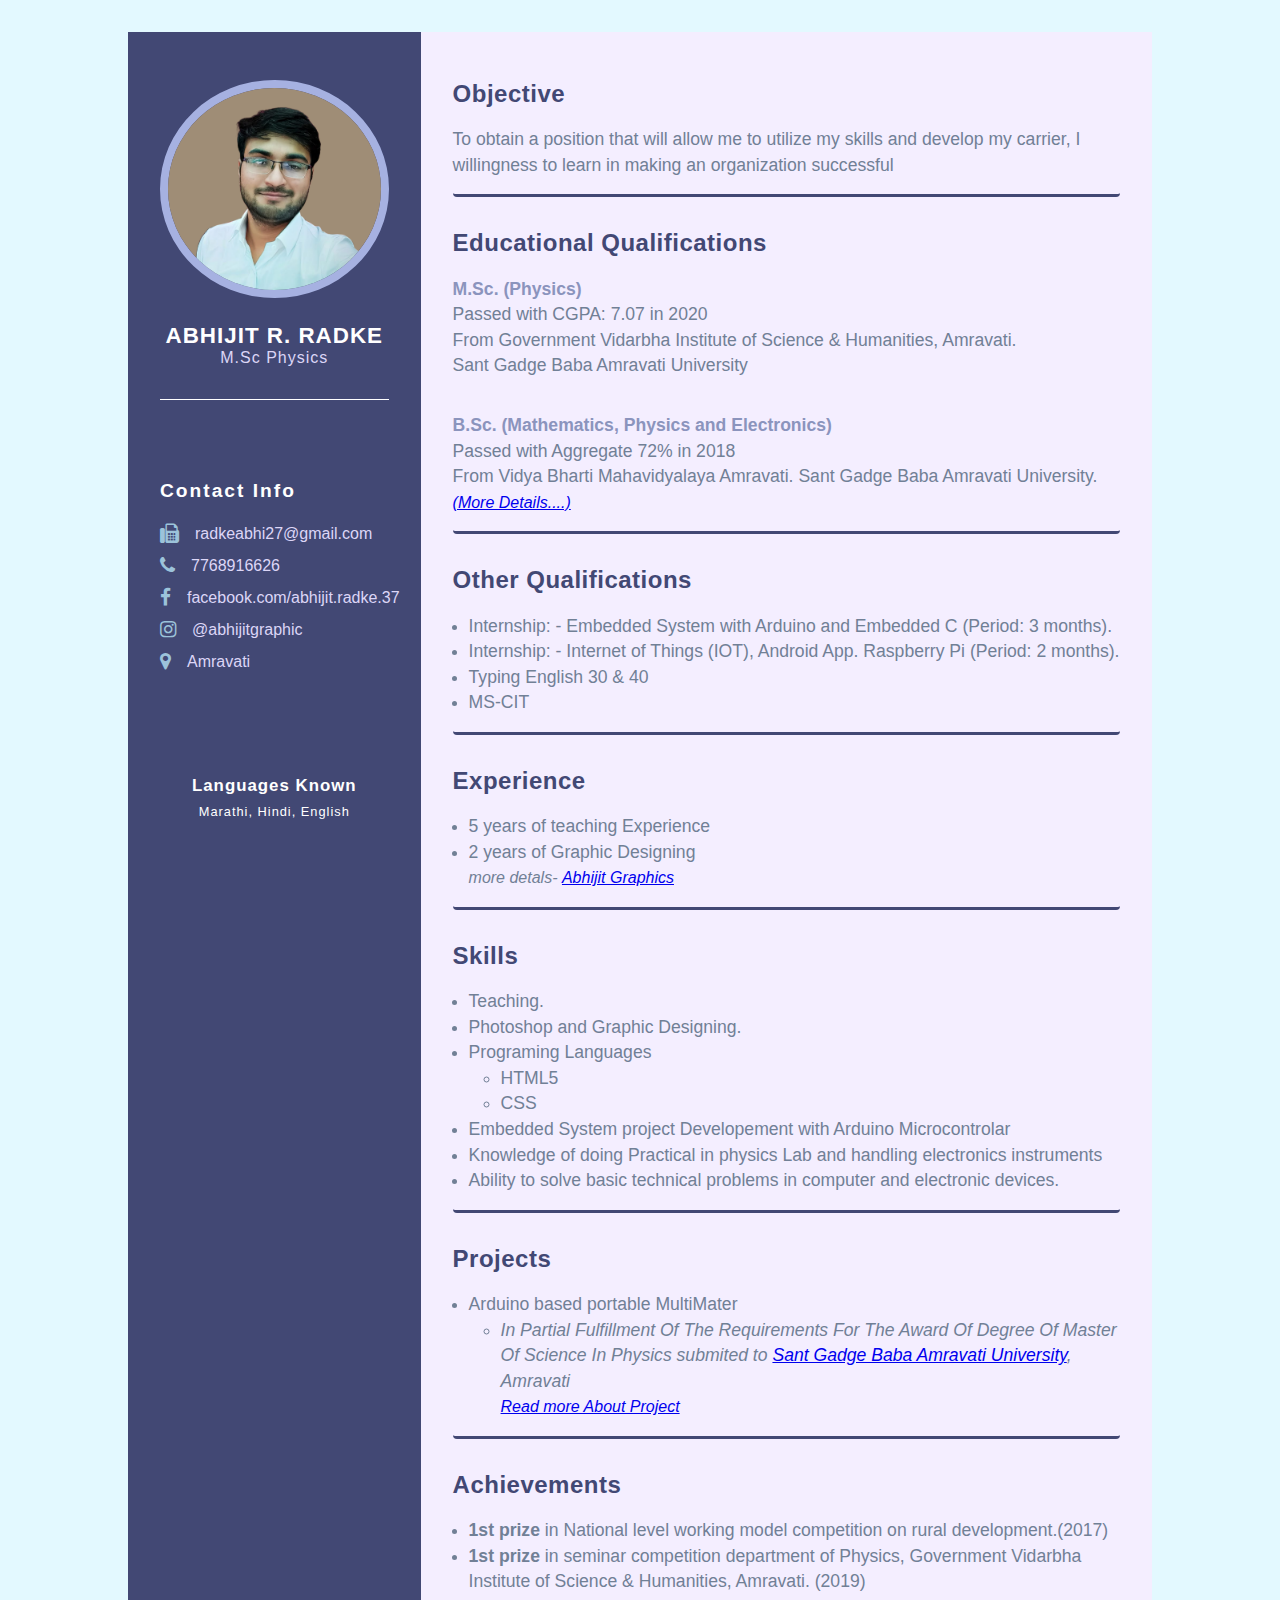
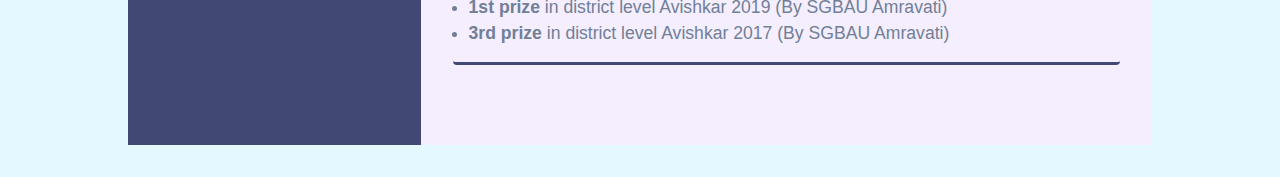
==== index.html.html @ 2b2c830d "resume v1" ====
<!DOCTYPE html>
<html lang="en">

<head>
    <meta charset="UTF-8">
    <meta http-equiv="X-UA-Compatible" content="IE=edge">
    <meta name="viewport" content="width=device-width, initial-scale=1.0">
    <title>Abhijit Radke</title>
    <link rel="icon" href="icon/apple-touch-icon.png">
    <link rel="stylesheet" href="css/style.css">
    <link rel="preconnect" href="https://fonts.googleapis.com">
    <link rel="preconnect" href="https://fonts.gstatic.com" crossorigin>
    <link href="https://fonts.googleapis.com/css2?family=Poppins:wght@100;300;400;600&display=swap" rel="stylesheet">
    <link rel="stylesheet" href="https://cdnjs.cloudflare.com/ajax/libs/font-awesome/4.7.0/css/font-awesome.min.css">
</head>

<body>
    <main class="main-content">
        <section class="left">
            <div class="left-sec">
                <div class="profile">
                    <div class="image">
                        <img src="img/Untitled design.png" al alt="Profile img">
                    </div>

                    <h2 class="name">Abhijit R. Radke</h2>
                    <p class="edu">M.Sc Physics</p>
                </div>

                <div class="cintact">
                    <h3 class="main-title">Contact Info</h3>
                    <ul>
                        <li>
                            <i class="fa fa-fax"></i>
                            radkeabhi27@gmail.com
                        </li>
                        <li>
                            <i class="fa fa-phone"></i>
                            7768916626
                        </li>
                        <li>
                            <i class="fa fa-facebook"></i>
                            facebook.com/abhijit.radke.37
                        </li>
                        <li>
                            <i class="fa fa-instagram"></i>
                            @abhijitgraphic
                        </li>
                        <li>
                            <i class="fa fa-map-marker"></i>
                            Amravati
                        </li>
                    </ul>

                </div>
                <br>
                <div class="lang">
                    <h3> Languages Known</h3>
                    <p class="marathi">Marathi, Hindi, English</p>

                </div>
            </div>
        </section>
        <section class="right">
            <div class="right-main-content">
                <section class="sec">
                    <h2 class="right-title">Objective</h2>
                    <p class="para">To obtain a position that will allow me to utilize my skills and develop my carrier,
                        I willingness to learn
                        in making an organization successful</p>

                </section>

                <section class="sec">
                    <h2 class="right-title">Educational Qualifications</h2>
                    <h3 class="sub-right">M.Sc. (Physics)</h3>
                    <p class="para2">Passed with CGPA: 7.07 in 2020<br>
                        From Government Vidarbha Institute of Science & Humanities, Amravati.<br>
                        Sant Gadge Baba Amravati University<br></p>
                    <br>

                    <h3 class="sub-right">B.Sc. (Mathematics, Physics and Electronics)</h3>
                    <p class="para">Passed with Aggregate 72% in 2018<br>
                        From Vidya Bharti Mahavidyalaya Amravati. Sant Gadge Baba Amravati University. <br>
                        <a href="Educational Qulification.html" style="font-size: 1rem;"><em>(More Details....)</em></a><br>
                    </p>
                </section>

                <section class="sec">
                    <h2 class="right-title">Other Qualifications</h2>
                    <div class="list">
                        <ul style="padding-left: 1rem;">
                            <li>Internship: - Embedded System with Arduino and Embedded C (Period: 3 months).</li>
                            <li>Internship: - Internet of Things (IOT), Android App. Raspberry Pi (Period: 2 months).
                            </li>
                            <li>Typing English 30 & 40</li>
                            <li>MS-CIT</li>
                        </ul>
                    </div>

                </section>
                <section class="sec">
                    <h2 class="right-title">Experience</h2>
                    <div class="list">
                        <ul style="padding-left: 1rem;">
                            <li>5 years of teaching Experience</li>
                            <li>2 years of Graphic Designing
                                <ul style="font-size: 1rem;">
                                    <em>more detals-</em> <a href="https://abhijitradke.github.io/AbhijitGraphics/"> <em>Abhijit Graphics</em> </a>
                                </ul>
                            </li>
                        </ul>
                    </div>
                </section>

                <section class="sec">
                    <h2 class="right-title">Skills</h2>
                    <div class="list">
                        <ul style="padding-left: 1rem;">
                            <li>Teaching.</li>
                            <li>Photoshop and Graphic Designing.</li>
                            <li>Programing Languages
                                <ul style="padding-left: 2rem;">
                                    <li>HTML5</li>
                                    <li> CSS</li>
                                </ul>
                            </li>
                            <li> Embedded System project Developement with Arduino Microcontrolar </li>
                            <li>Knowledge of doing Practical in physics Lab and handling electronics instruments</li>
                            <li>Ability to solve basic technical problems in computer and electronic devices.</li>

                        </ul>
                        </li>
                        </ul>
                    </div>
                </section>

                <section class="sec">
                    <h2 class="right-title">Projects</h2>
                    <div class="list">
                        <ul style="padding-left: 1rem;">
                            <li>Arduino based portable MultiMater</li>
                            <ul style="padding-left: 2rem;">
                                <li><em>In Partial Fulfillment Of The Requirements For The Award Of Degree Of
                                        Master Of Science In Physics
                                        submited to
                                        <a href="https://www.sgbau.ac.in/">Sant Gadge Baba Amravati University</a>,
                                        Amravati <br> <a href="project.html" style="font-size: 1rem;">Read more About
                                            Project</a></em> </li>
                            </ul>
                    </div>
                </section>

                <section class="sec">
                    <h2 class="right-title">Achievements</h2>
                    <div class="list">
                        <ul style="padding-left: 1rem;">
                            <li> <b>1st prize</b>  in National level working model competition on rural development.(2017)</li>
                            <li><b>1st prize</b> in seminar competition department of Physics, Government Vidarbha Institute of
                                Science &
                                Humanities, Amravati. (2019)</li>
                            <li><b>1st prize</b> in district level Avishkar 2019 (By SGBAU Amravati)</li>
                            <li><b>3rd prize</b> in district level Avishkar 2017 (By SGBAU Amravati)</li>
                        </ul>
                    </div>
                </section>

            </div>
        </section>
    </main>

</body>

</html>
---- css/style.css ----
*{
    padding: 0;
    margin: 0;
    box-sizing: border-box;
    
    font-family: 'Nunito', sans-serif;
}

body{
    background-color: #e3f9ff;
}

.main-content{
    min-height: 100vh;
    width: 80%;
    margin: 2rem auto;
    display: grid;
    grid-template-columns: repeat(7, 1fr);
    /* border-color: brown; */
}
.left { 
    grid-column: span 2;
    height: 100%;
    background-color: #424874;
}
.right{
    grid-column: span 5;
    height: 100%;
    background-color:#F4EEFF;
}
.left-sec{
    padding: 3rem 2rem;
    list-style: none;
}
.image{
    width: 100%;
    align-content: center;
}
.profile img{
    width: 100%;
    border-radius: 50%;
    border: 8px solid #A6B1E1;
    align-content: center;
}
.name{
    font-size: 1.4rem;
    color: rgb(255, 255, 255);
    text-align: center;
    text-transform: uppercase;
    text-align: center;
    letter-spacing: 1px;
    padding-top: 1.3rem;
    /* padding: 1rem 0; */
}
.edu{
    font-size: 1rem;
    color: #DCD6F7;
    text-align: center;
    text-transform: unset;
    letter-spacing: 1px;
    padding-bottom: 2rem;
    border-bottom: 1px  solid white;
}
.lang{
    font-size: 0.9rem;
    color: #ffffff;
    text-align: center;
    text-transform: unset;
    letter-spacing: 1px;
    padding-bottom: 3rem;
    padding-top: 5rem;
}
.lang p {
    font-size: 0.8rem;
    color: #ffffff;
    text-align: center;
    text-transform: unset;
    letter-spacing: 1px;
    padding-top: 0.5rem;
}
.main-title {
    padding-top: 5rem;
    font-size: 1.2rem;
    color: #ffffff;
    letter-spacing: 2px;
}
.cintact ul{
    padding-top: 1rem;
}

.cintact ul li{
    padding: .4rem 0;
    display: flex;
    align-items: center;
    color: #DCD6F7;
}
.cintact ul li i{
    padding-right: 1rem;
    font-size: 1.2rem;
    color: #9cc3da;
}
.right-main-content{
    padding: 3rem 2rem;
}
.right-title{
    letter-spacing: 0.5px;
    color: #424874;
    margin-bottom: 1.2rem;
    position: relative;
}
.para{
    line-height: 1.6rem;
    color: #718096;
    font-size: 1.1rem;
    padding-bottom: 1rem;
    border-bottom: 3px solid #424874;
    border-radius: 4px;
}
.hr{
    height: 2rem;
    background-color: #A6B1E1;
    border-radius: 12px;
  
}
.sec{
    padding-bottom: 2rem;
}
.sub-right{
    line-height: 1.6rem;
    color: #8b94bd;
    font-size: 1.1rem;

}
.para2{
    line-height: 1.6rem;
    color: #718096;
    font-size: 1.1rem;
    padding-bottom: 1rem;
}
.list{
    line-height: 1.6rem;
    color: #718096;
    font-size: 1.1rem;
    padding-bottom: 1rem;
    border-bottom: 3px solid #424874;
    border-radius: 4px;

}
/*Media Querries*/


@media screen and (max-width:780px){
    .right-main-content{
        grid-template-columns: repeat(1, 1fr);
    }
}
@media screen and (max-width:780px){
    .left{
        grid-column: span 3;
    }
    .right{
        grid-column: span 4;
    }
}
@media screen and (max-width:1200px){
    .main-content{
        grid-template-columns: repeat(1, 1fr);
    }
    .image{
        width: 40%;
        align-content: center;
    }
}
@media screen and (max-width:700px){
    .image{
        width: 60%;
        align-content: center;
    }
}
@media screen and (max-width:390px){
    .name{
        font-size: 1.5rem;
    }
}
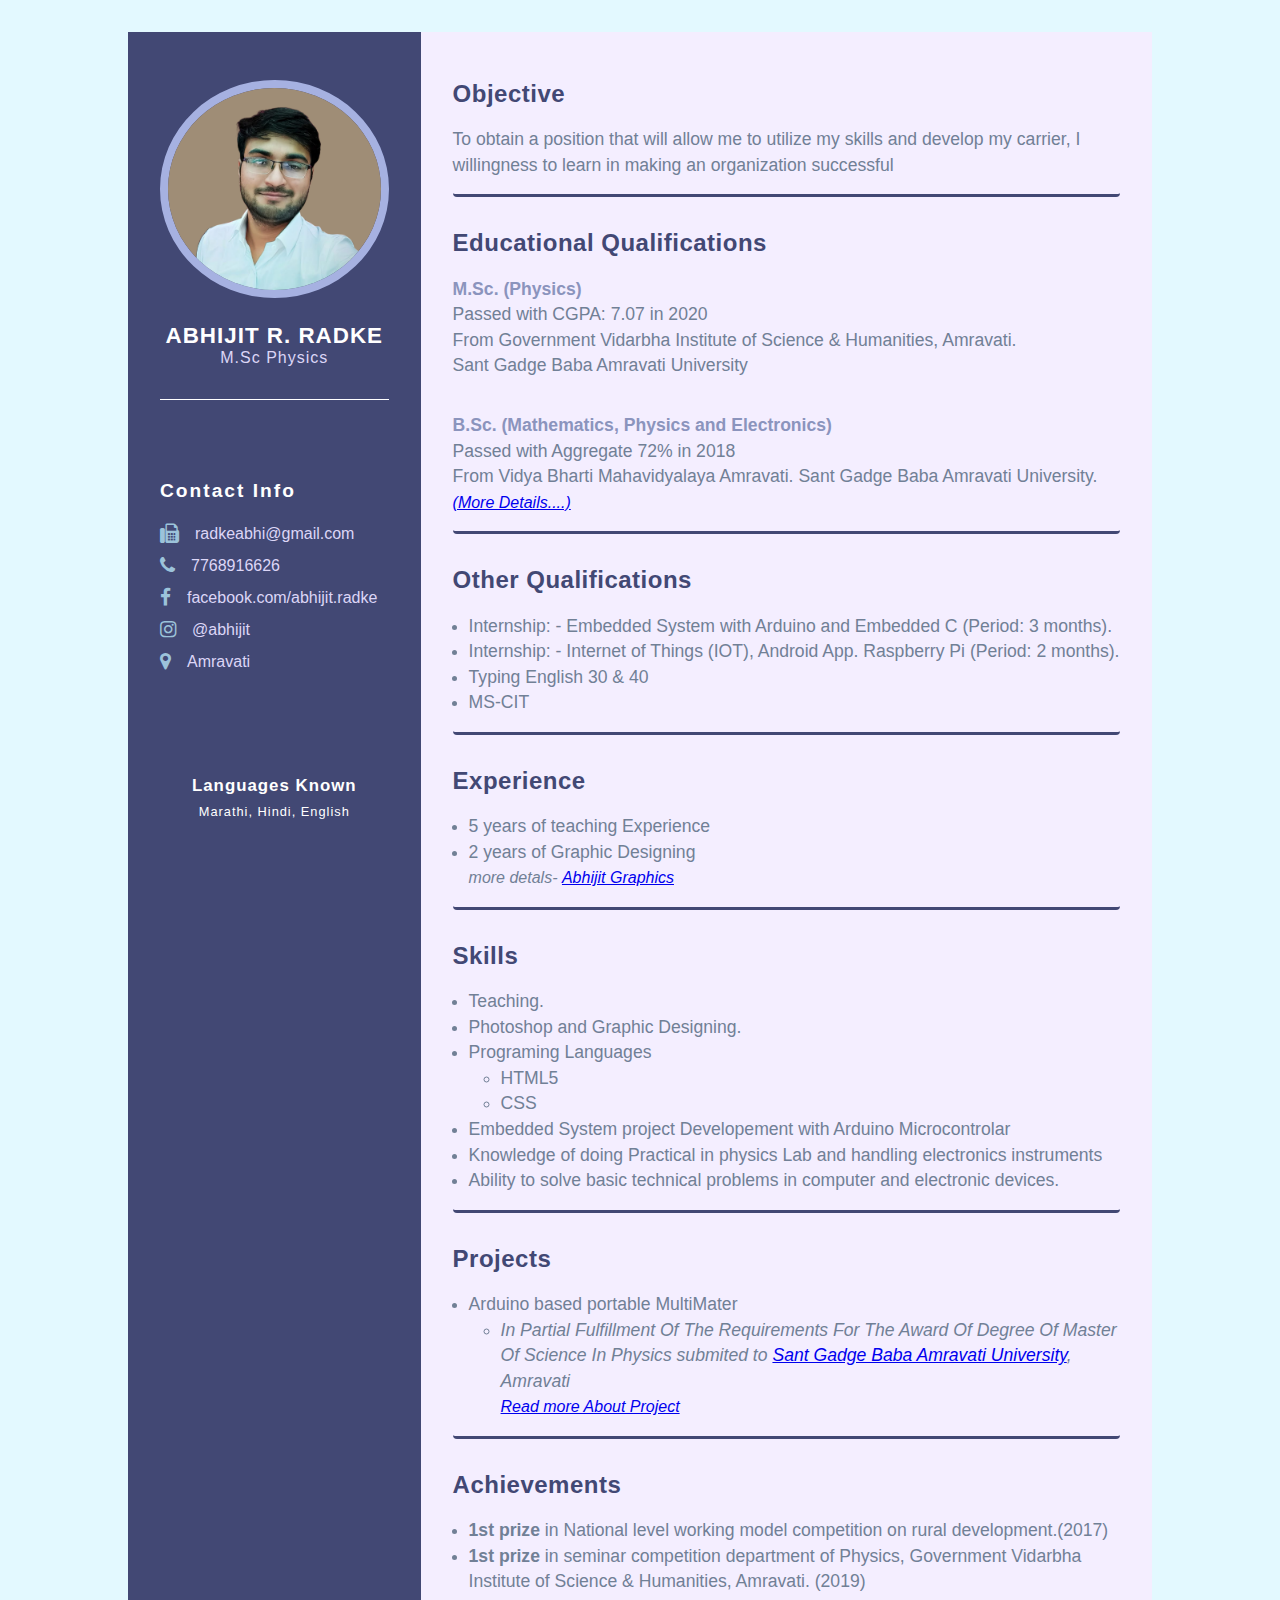
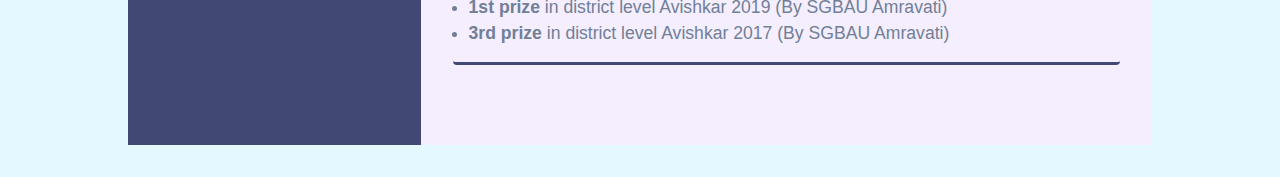
==== commit 6b803e6b: "v2" ====
--- a/index.html.html
+++ b/index.html.html
@@ -32,7 +32,7 @@
                     <ul>
                         <li>
                             <i class="fa fa-fax"></i>
-                            radkeabhi27@gmail.com
+                            radkeabhi@gmail.com
                         </li>
                         <li>
                             <i class="fa fa-phone"></i>
@@ -40,11 +40,11 @@
                         </li>
                         <li>
                             <i class="fa fa-facebook"></i>
-                            facebook.com/abhijit.radke.37
+                            facebook.com/abhijit.radke
                         </li>
                         <li>
                             <i class="fa fa-instagram"></i>
-                            @abhijitgraphic
+                            @abhijit
                         </li>
                         <li>
                             <i class="fa fa-map-marker"></i>
@@ -171,4 +171,4 @@
 
 </body>
 
-</html>+</html>
